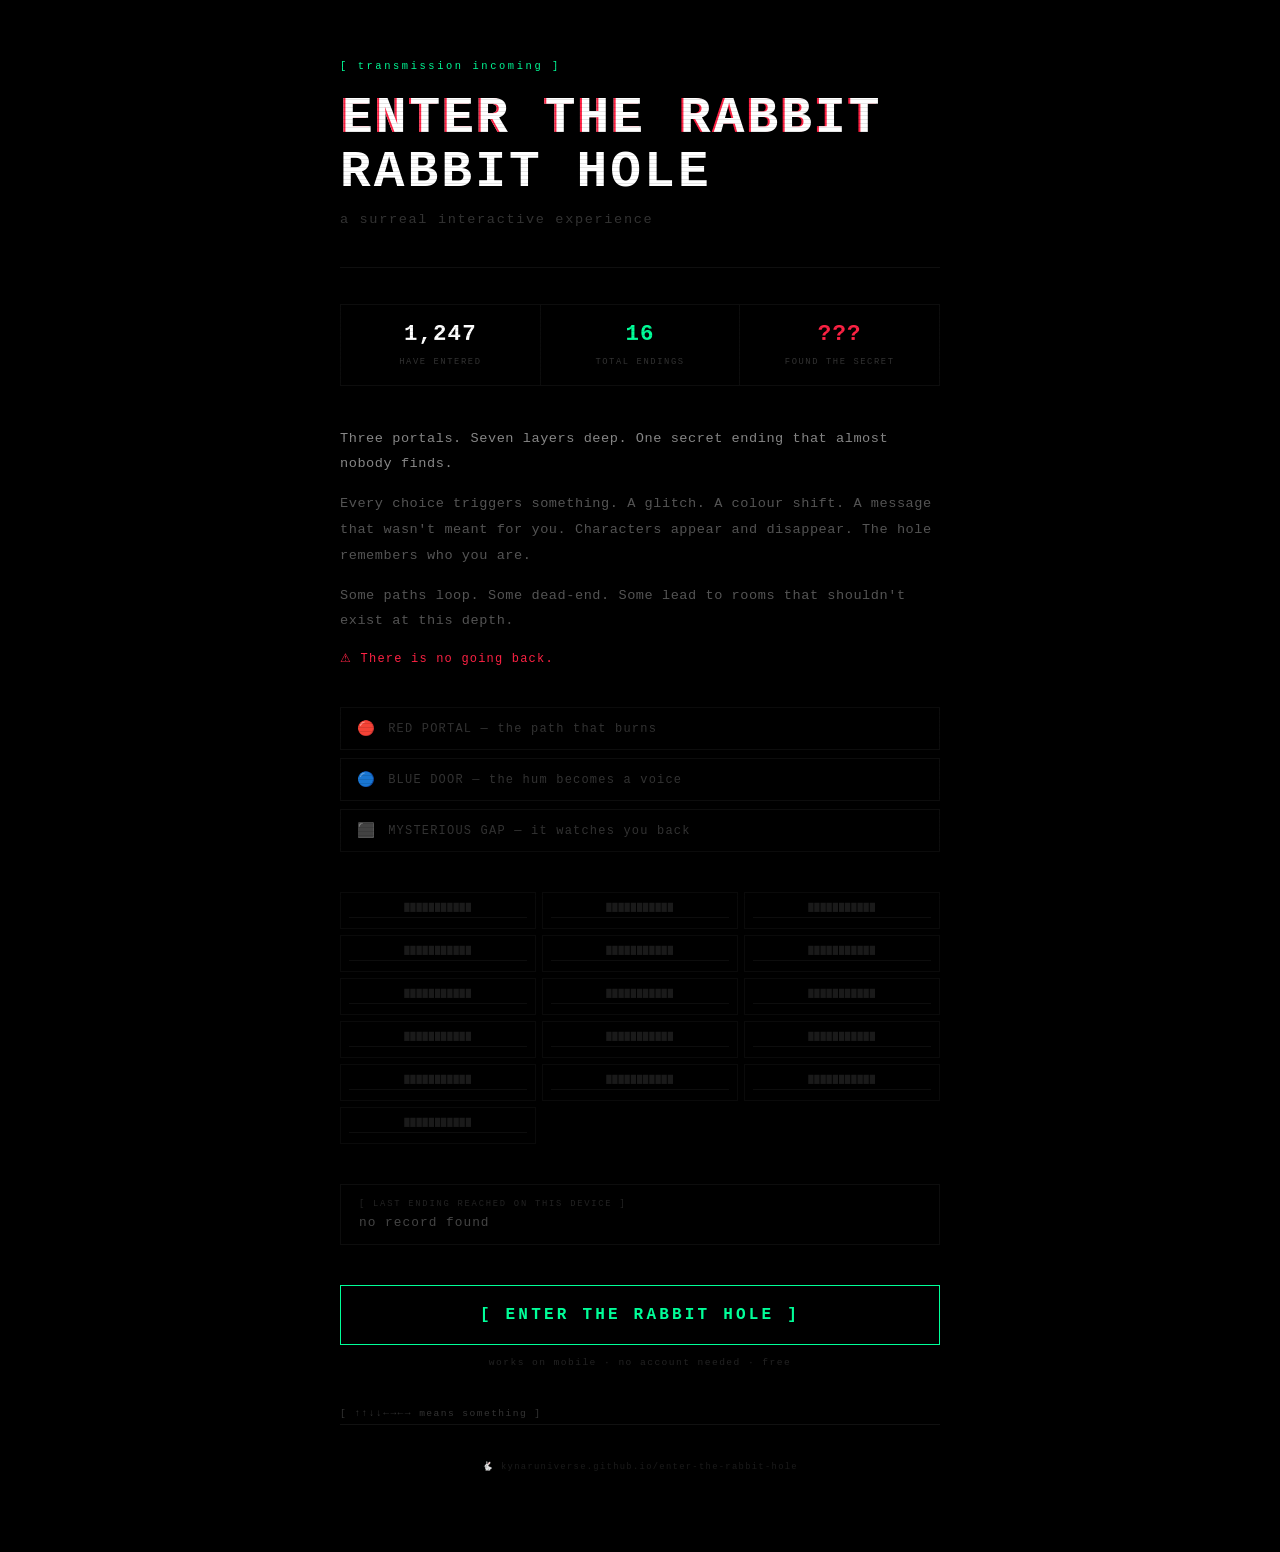
==== about.html @ 7612336f "update" ====
<!DOCTYPE html>
<html lang="en">
<head>
  <meta charset="UTF-8" />
  <meta name="viewport" content="width=device-width, initial-scale=1.0" />

  <!-- ======= Primary ======= -->
  <title>Enter the Rabbit Hole</title>
  <meta name="description" content="A surreal interactive experience. 16 endings. One secret. Thousands have entered. Most never find the bottom." />

  <!-- ======= Open Graph ======= -->
  <meta property="og:title"       content="Enter the Rabbit Hole" />
  <meta property="og:description" content="A surreal interactive experience. 16 endings. One secret. Most never find the bottom." />
  <meta property="og:type"        content="website" />
  <meta property="og:image"       content="https://kynaruniverse.github.io/enter-the-rabbit-hole/preview.png" />
  <meta property="og:url"         content="https://kynaruniverse.github.io/enter-the-rabbit-hole/about.html" />
  <meta property="og:image:width"  content="1200" />
  <meta property="og:image:height" content="630" />

  <!-- ======= Twitter ======= -->
  <meta name="twitter:card"        content="summary_large_image" />
  <meta name="twitter:title"       content="Enter the Rabbit Hole" />
  <meta name="twitter:description" content="A surreal interactive experience. 16 endings. Can you find the secret?" />
  <meta name="twitter:image"       content="https://kynaruniverse.github.io/enter-the-rabbit-hole/preview.png" />

  <!-- ======= PWA ======= -->
  <meta name="theme-color" content="#000000" />

  <style>
    *, *::before, *::after {
      box-sizing: border-box;
      margin: 0;
      padding: 0;
    }

    :root {
      --bg:     #000000;
      --fg:     #ffffff;
      --accent: #00ff99;
      --red:    #ff2244;
      --blue:   #2244ff;
      --dim:    #333333;
      --font:   'Courier New', Courier, monospace;
    }

    html, body {
      min-height: 100%;
    }

    body {
      background: var(--bg);
      color: var(--fg);
      font-family: var(--font);
      display: flex;
      flex-direction: column;
      align-items: center;
      justify-content: flex-start;
      padding: 60px 20px 80px;
      min-height: 100dvh;
      overflow-x: hidden;
    }

    /* Scanlines */
    body::before {
      content: '';
      position: fixed;
      inset: 0;
      background: repeating-linear-gradient(
        to bottom,
        transparent 0px,
        transparent 3px,
        rgba(0,0,0,0.1) 3px,
        rgba(0,0,0,0.1) 4px
      );
      pointer-events: none;
      z-index: 999;
    }

    .container {
      width: 100%;
      max-width: 600px;
    }

    /* ---- Eyebrow ---- */
    .eyebrow {
      font-size: 0.65rem;
      color: var(--accent);
      letter-spacing: 0.25em;
      margin-bottom: 20px;
      opacity: 0.7;
      animation: fadeIn 1s ease both;
    }

    /* ---- Title ---- */
    .title {
      font-size: clamp(1.8rem, 7vw, 3.2rem);
      font-weight: 900;
      letter-spacing: 0.06em;
      line-height: 1.05;
      margin-bottom: 12px;
      text-transform: uppercase;
      animation: fadeIn 1s ease 0.2s both;
      position: relative;
    }

    .title::before {
      content: attr(data-text);
      position: absolute;
      left: 2px;
      top: 0;
      color: var(--fg);
      text-shadow: -2px 0 var(--red);
      clip: rect(0, 900px, 40px, 0);
      animation: glitch1 4s infinite linear;
    }

    @keyframes glitch1 {
      0%   { clip: rect(12px, 999px, 50px, 0); opacity: 0.8; }
      25%  { clip: rect(60px, 999px, 80px, 0); opacity: 0.6; }
      50%  { clip: rect(5px,  999px, 25px, 0); opacity: 0.8; }
      75%  { clip: rect(40px, 999px, 65px, 0); opacity: 0.5; }
      100% { clip: rect(12px, 999px, 50px, 0); opacity: 0.8; }
    }

    /* ---- Tagline ---- */
    .tagline {
      font-size: 0.85rem;
      color: var(--dim);
      letter-spacing: 0.12em;
      margin-bottom: 40px;
      animation: fadeIn 1s ease 0.4s both;
    }

    /* ---- Divider ---- */
    .divider {
      width: 100%;
      height: 1px;
      background: #111;
      margin-bottom: 36px;
      animation: fadeIn 1s ease 0.5s both;
    }

    /* ---- Stats Row ---- */
    .stats-row {
      display: flex;
      gap: 0;
      margin-bottom: 40px;
      animation: fadeIn 1s ease 0.6s both;
      flex-wrap: wrap;
    }

    .stat-box {
      flex: 1;
      min-width: 120px;
      padding: 16px 0;
      border: 1px solid #0d0d0d;
      text-align: center;
    }

    .stat-box + .stat-box {
      border-left: none;
    }

    .stat-number {
      font-size: 1.4rem;
      font-weight: 900;
      color: var(--fg);
      display: block;
      margin-bottom: 4px;
      letter-spacing: 0.05em;
    }

    .stat-number.accent { color: var(--accent); }
    .stat-number.red    { color: var(--red);    }

    .stat-label {
      font-size: 0.55rem;
      color: #333;
      letter-spacing: 0.18em;
      text-transform: uppercase;
    }

    /* ---- Teaser Text ---- */
    .teaser {
      margin-bottom: 36px;
      animation: fadeIn 1s ease 0.7s both;
    }

    .teaser p {
      font-size: 0.85rem;
      color: #555;
      line-height: 1.9;
      letter-spacing: 0.04em;
      margin-bottom: 14px;
    }

    .teaser p.highlight {
      color: #888;
    }

    .teaser p.red {
      color: var(--red);
      font-size: 0.75rem;
      letter-spacing: 0.1em;
    }

    /* ---- Portals Preview ---- */
    .portals-preview {
      display: flex;
      flex-direction: column;
      gap: 8px;
      margin-bottom: 40px;
      animation: fadeIn 1s ease 0.8s both;
    }

    .portal-row {
      display: flex;
      align-items: center;
      gap: 12px;
      border: 1px solid #0d0d0d;
      padding: 12px 16px;
      font-size: 0.75rem;
      letter-spacing: 0.1em;
      color: #333;
      transition: border-color 0.3s, color 0.3s;
    }

    .portal-row:hover {
      color: #666;
    }

    .portal-row.red:hover  { border-color: #ff224422; color: var(--red);    }
    .portal-row.blue:hover { border-color: #2244ff22; color: var(--blue);   }
    .portal-row.gap:hover  { border-color: #00ff9922; color: var(--accent); }

    .portal-row .dot {
      font-size: 0.9rem;
      flex-shrink: 0;
    }

    /* ---- Last Ending ---- */
    .last-ending {
      border: 1px solid #0d0d0d;
      padding: 14px 18px;
      margin-bottom: 40px;
      animation: fadeIn 1s ease 0.9s both;
    }

    .last-ending-label {
      font-size: 0.55rem;
      color: #222;
      letter-spacing: 0.2em;
      margin-bottom: 6px;
    }

    .last-ending-value {
      font-size: 0.8rem;
      color: #444;
      letter-spacing: 0.08em;
    }

    /* ---- CTA ---- */
    .cta-section {
      animation: fadeIn 1s ease 1s both;
      margin-bottom: 40px;
    }

    .enter-btn {
      display: block;
      width: 100%;
      padding: 20px;
      background: transparent;
      border: 1px solid var(--fg);
      color: var(--fg);
      font-family: var(--font);
      font-size: 1rem;
      font-weight: bold;
      letter-spacing: 0.2em;
      text-transform: uppercase;
      text-align: center;
      text-decoration: none;
      cursor: pointer;
      transition: background 0.2s, box-shadow 0.2s, border-color 0.2s;
      margin-bottom: 12px;
    }

    .enter-btn:hover {
      background: rgba(255,255,255,0.04);
      box-shadow: 0 0 20px rgba(255,255,255,0.08);
    }

    .enter-btn.primary {
      border-color: var(--accent);
      color: var(--accent);
    }

    .enter-btn.primary:hover {
      background: rgba(0,255,153,0.06);
      box-shadow: 0 0 20px rgba(0,255,153,0.12);
    }

    .cta-note {
      font-size: 0.6rem;
      color: #222;
      letter-spacing: 0.15em;
      text-align: center;
    }

    /* ---- Endings Teaser Grid ---- */
    .endings-grid {
      display: grid;
      grid-template-columns: repeat(3, 1fr);
      gap: 6px;
      margin-bottom: 40px;
      animation: fadeIn 1s ease 0.85s both;
    }

    .ending-cell {
      border: 1px solid #0a0a0a;
      padding: 10px 8px;
      text-align: center;
    }

    .ending-cell.found {
      border-color: #1a1a1a;
    }

    .ending-cell-title {
      font-size: 0.55rem;
      color: #1a1a1a;
      letter-spacing: 0.1em;
      display: block;
      margin-bottom: 2px;
    }

    .ending-cell.found .ending-cell-title {
      color: #333;
    }

    .ending-cell-bar {
      height: 1px;
      background: #0d0d0d;
      margin-top: 4px;
    }

    /* ---- Footer ---- */
    footer {
      font-size: 0.55rem;
      color: #1a1a1a;
      letter-spacing: 0.15em;
      text-align: center;
      animation: fadeIn 1s ease 1.1s both;
    }

    /* ---- Animations ---- */
    @keyframes fadeIn {
      from { opacity: 0; transform: translateY(8px); }
      to   { opacity: 1; transform: translateY(0); }
    }

    /* ---- Ticker (live feel) ---- */
    .ticker {
      font-size: 0.6rem;
      color: #1a1a1a;
      letter-spacing: 0.15em;
      margin-top: 8px;
      min-height: 16px;
      transition: color 0.5s;
    }

    .ticker.live { color: #333; }

    /* ---- Mobile ---- */
    @media (max-width: 420px) {
      .stats-row { gap: 6px; }
      .stat-box  { padding: 12px 0; }
      .endings-grid { grid-template-columns: repeat(2, 1fr); }
    }
  </style>
</head>
<body>

<div class="container">

  <!-- Eyebrow -->
  <p class="eyebrow">[ transmission incoming ]</p>

  <!-- Title -->
  <h1 class="title" data-text="ENTER THE RABBIT HOLE">
    ENTER THE<br>RABBIT HOLE
  </h1>

  <p class="tagline">a surreal interactive experience</p>

  <div class="divider"></div>

  <!-- Stats -->
  <div class="stats-row">
    <div class="stat-box">
      <span class="stat-number" id="stat-entered">—</span>
      <span class="stat-label">have entered</span>
    </div>
    <div class="stat-box">
      <span class="stat-number accent" id="stat-endings">16</span>
      <span class="stat-label">total endings</span>
    </div>
    <div class="stat-box">
      <span class="stat-number red" id="stat-secret">—</span>
      <span class="stat-label">found the secret</span>
    </div>
  </div>

  <!-- Teaser -->
  <div class="teaser">
    <p class="highlight">
      Three portals. Seven layers deep. One secret ending
      that almost nobody finds.
    </p>
    <p>
      Every choice triggers something. A glitch. A colour shift.
      A message that wasn't meant for you. Characters appear
      and disappear. The hole remembers who you are.
    </p>
    <p>
      Some paths loop. Some dead-end. Some lead to rooms
      that shouldn't exist at this depth.
    </p>
    <p class="red">
      ⚠ There is no going back.
    </p>
  </div>

  <!-- Portal preview -->
  <div class="portals-preview">
    <div class="portal-row red">
      <span class="dot">🔴</span>
      <span>RED PORTAL — the path that burns</span>
    </div>
    <div class="portal-row blue">
      <span class="dot">🔵</span>
      <span>BLUE DOOR — the hum becomes a voice</span>
    </div>
    <div class="portal-row gap">
      <span class="dot">⬛</span>
      <span>MYSTERIOUS GAP — it watches you back</span>
    </div>
  </div>

  <!-- Endings teaser -->
  <div class="endings-grid" id="endings-grid">
    <!-- Populated by JS below -->
  </div>

  <!-- Last ending ticker -->
  <div class="last-ending">
    <p class="last-ending-label">[ LAST ENDING REACHED ON THIS DEVICE ]</p>
    <p class="last-ending-value" id="last-ending-val">no record found</p>
  </div>

  <!-- CTA -->
  <div class="cta-section">
    <a class="enter-btn primary" href="index.html">
      [ ENTER THE RABBIT HOLE ]
    </a>
    <p class="cta-note">works on mobile · no account needed · free</p>
  </div>

  <!-- Ticker -->
  <p class="ticker" id="ticker"></p>

  <div class="divider"></div>

  <footer>
    🐇 kynaruniverse.github.io/enter-the-rabbit-hole
  </footer>

</div>

<script>
/* ============================================
   PULL LOCAL STATS FROM LOCALSTORAGE
   Same keys as stats.js and memory.js
   ============================================ */

const STATS_KEY  = 'rh_stats';
const MEMORY_KEY = 'rh_memory';

function loadStats() {
  try { return JSON.parse(localStorage.getItem(STATS_KEY)) || {}; }
  catch { return {}; }
}

function loadMemory() {
  try { return JSON.parse(localStorage.getItem(MEMORY_KEY)) || {}; }
  catch { return {}; }
}

/* ---- Populate stats ---- */
(function populateStats() {
  const stats  = loadStats();
  const memory = loadMemory();

  // Total runs (simulated global feel from local data + a base count)
  // Once you have Supabase, replace this with a real API call
  const BASE_GLOBAL = 1247; // bump this manually as you grow
  const localRuns   = stats.totalRuns || 0;
  const displayed   = BASE_GLOBAL + localRuns;

  document.getElementById('stat-entered').textContent =
    displayed.toLocaleString();

  // Secret endings found (local)
  const secretCount = (stats.endings && stats.endings.secret) || 0;
  document.getElementById('stat-secret').textContent =
    secretCount > 0 ? secretCount : '???';

  // Last ending reached
  const endingNames = {
    survived:  'YOU SURVIVED',
    consumed:  'CONSUMED',
    supposed:  'YOU WERE SUPPOSED TO',
    alone:     'THE ONLY ONE',
    waited:    'THE ONE WHO WAITED',
    floor:     'THE FLOOR OF DECISIONS',
    looping:   'THE LOOP',
    quiet:     'THE QUIET THING',
    leaving:   'THE LEAVING',
    observer:  'THE OBSERVER',
    hollow:    'THE HOLLOW',
    named:     'YOUR NAME IS ON THE LIST',
    free:      'ESCAPE',
    npcSecret: '[ CLASSIFIED ]',
    secret:    '< CLASSIFIED >',
    konami:    'THE BACK DOOR'
  };

  const found = (memory.endingsFound || []);
  if (found.length > 0) {
    const last = found[found.length - 1];
    document.getElementById('last-ending-val').textContent =
      endingNames[last] || last;
  }

  // Endings grid
  const grid    = document.getElementById('endings-grid');
  const allEnds = Object.keys(endingNames);
  allEnds.forEach(type => {
    const cell  = document.createElement('div');
    const isFound = found.includes(type);
    cell.className = 'ending-cell' + (isFound ? ' found' : '');

    const t = document.createElement('span');
    t.className   = 'ending-cell-title';
    t.textContent = isFound
      ? (endingNames[type].length > 16 ? endingNames[type].slice(0,14) + '…' : endingNames[type])
      : '███████████';

    const bar = document.createElement('div');
    bar.className = 'ending-cell-bar';

    cell.appendChild(t);
    cell.appendChild(bar);
    grid.appendChild(cell);
  });
})();

/* ---- Ticker — cycling cryptic messages ---- */
(function startTicker() {
  const messages = [
    '[ someone just entered the red portal ]',
    '[ an NPC was encountered moments ago ]',
    '[ the fourth portal has been seen today ]',
    '[ the secret ending remains unfound — mostly ]',
    '[ the hole is waiting ]',
    '[ 7 layers deep. most stop at 3. ]',
    '[ your choices are already being tracked ]',
    '[ ↑↑↓↓←→←→ means something ]',
    '[ press J inside to open the journal ]',
    '[ come back tomorrow. something changes. ]'
  ];

  const el = document.getElementById('ticker');
  let i    = Math.floor(Math.random() * messages.length);

  function show() {
    el.style.opacity = '0';
    setTimeout(() => {
      el.textContent  = messages[i % messages.length];
      el.classList.add('live');
      el.style.opacity = '1';
      el.style.transition = 'opacity 0.8s';
      i++;
    }, 400);
  }

  show();
  setInterval(show, 4000);
})();
</script>

</body>
</html>
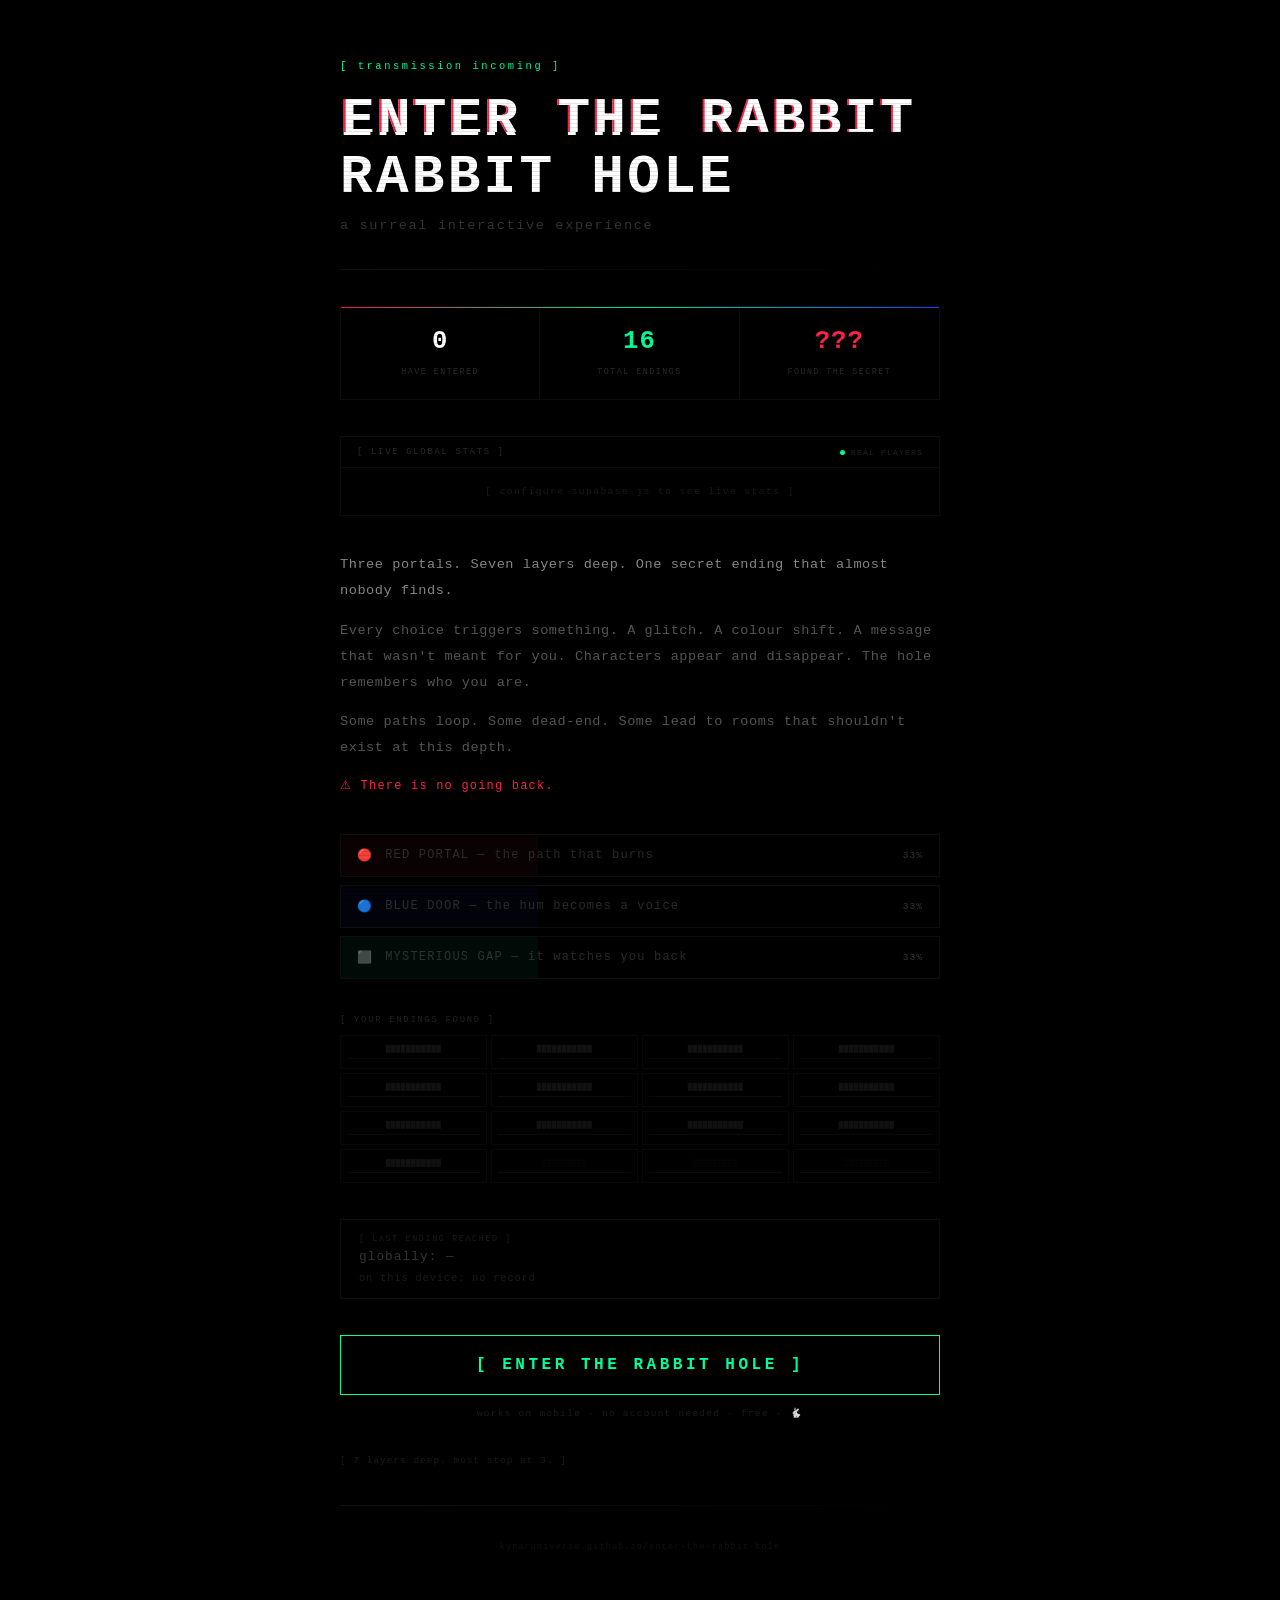
==== commit 93e70cdc: "update" ====
--- a/about.html
+++ b/about.html
@@ -4,48 +4,38 @@
   <meta charset="UTF-8" />
   <meta name="viewport" content="width=device-width, initial-scale=1.0" />
 
-  <!-- ======= Primary ======= -->
   <title>Enter the Rabbit Hole</title>
   <meta name="description" content="A surreal interactive experience. 16 endings. One secret. Thousands have entered. Most never find the bottom." />
 
-  <!-- ======= Open Graph ======= -->
-  <meta property="og:title"       content="Enter the Rabbit Hole" />
-  <meta property="og:description" content="A surreal interactive experience. 16 endings. One secret. Most never find the bottom." />
-  <meta property="og:type"        content="website" />
-  <meta property="og:image"       content="https://kynaruniverse.github.io/enter-the-rabbit-hole/preview.png" />
-  <meta property="og:url"         content="https://kynaruniverse.github.io/enter-the-rabbit-hole/about.html" />
+  <meta property="og:title"        content="Enter the Rabbit Hole" />
+  <meta property="og:description"  content="A surreal interactive experience. 16 endings. One secret. Most never find the bottom." />
+  <meta property="og:type"         content="website" />
+  <meta property="og:image"        content="https://kynaruniverse.github.io/enter-the-rabbit-hole/preview.png" />
+  <meta property="og:url"          content="https://kynaruniverse.github.io/enter-the-rabbit-hole/about.html" />
   <meta property="og:image:width"  content="1200" />
   <meta property="og:image:height" content="630" />
 
-  <!-- ======= Twitter ======= -->
   <meta name="twitter:card"        content="summary_large_image" />
   <meta name="twitter:title"       content="Enter the Rabbit Hole" />
-  <meta name="twitter:description" content="A surreal interactive experience. 16 endings. Can you find the secret?" />
+  <meta name="twitter:description" content="A surreal interactive experience. 16 endings. Can you find the secret? 🐇" />
   <meta name="twitter:image"       content="https://kynaruniverse.github.io/enter-the-rabbit-hole/preview.png" />
 
-  <!-- ======= PWA ======= -->
   <meta name="theme-color" content="#000000" />
 
   <style>
-    *, *::before, *::after {
-      box-sizing: border-box;
-      margin: 0;
-      padding: 0;
-    }
+    *, *::before, *::after { box-sizing: border-box; margin: 0; padding: 0; }
 
     :root {
-      --bg:     #000000;
-      --fg:     #ffffff;
+      --bg:     #000;
+      --fg:     #fff;
       --accent: #00ff99;
       --red:    #ff2244;
       --blue:   #2244ff;
-      --dim:    #333333;
+      --dim:    #333;
       --font:   'Courier New', Courier, monospace;
     }
 
-    html, body {
-      min-height: 100%;
-    }
+    html, body { min-height: 100%; }
 
     body {
       background: var(--bg);
@@ -54,8 +44,7 @@
       display: flex;
       flex-direction: column;
       align-items: center;
-      justify-content: flex-start;
-      padding: 60px 20px 80px;
+      padding: 60px 20px 100px;
       min-height: 100dvh;
       overflow-x: hidden;
     }
@@ -67,19 +56,14 @@
       inset: 0;
       background: repeating-linear-gradient(
         to bottom,
-        transparent 0px,
-        transparent 3px,
-        rgba(0,0,0,0.1) 3px,
-        rgba(0,0,0,0.1) 4px
+        transparent 0px, transparent 3px,
+        rgba(0,0,0,0.1) 3px, rgba(0,0,0,0.1) 4px
       );
       pointer-events: none;
       z-index: 999;
     }
 
-    .container {
-      width: 100%;
-      max-width: 600px;
-    }
+    .container { width: 100%; max-width: 600px; }
 
     /* ---- Eyebrow ---- */
     .eyebrow {
@@ -88,26 +72,27 @@
       letter-spacing: 0.25em;
       margin-bottom: 20px;
       opacity: 0.7;
-      animation: fadeIn 1s ease both;
+      animation: fadeUp 1s ease both;
     }
 
     /* ---- Title ---- */
     .title {
-      font-size: clamp(1.8rem, 7vw, 3.2rem);
+      font-size: clamp(1.9rem, 7vw, 3.4rem);
       font-weight: 900;
       letter-spacing: 0.06em;
       line-height: 1.05;
       margin-bottom: 12px;
       text-transform: uppercase;
-      animation: fadeIn 1s ease 0.2s both;
+      animation: fadeUp 1s ease 0.15s both;
       position: relative;
+      overflow: hidden;
     }
 
     .title::before {
       content: attr(data-text);
       position: absolute;
+      inset: 0;
       left: 2px;
-      top: 0;
       color: var(--fg);
       text-shadow: -2px 0 var(--red);
       clip: rect(0, 900px, 40px, 0);
@@ -115,11 +100,11 @@
     }
 
     @keyframes glitch1 {
-      0%   { clip: rect(12px, 999px, 50px, 0); opacity: 0.8; }
-      25%  { clip: rect(60px, 999px, 80px, 0); opacity: 0.6; }
-      50%  { clip: rect(5px,  999px, 25px, 0); opacity: 0.8; }
-      75%  { clip: rect(40px, 999px, 65px, 0); opacity: 0.5; }
-      100% { clip: rect(12px, 999px, 50px, 0); opacity: 0.8; }
+      0%   { clip: rect(12px,999px,50px,0); opacity:.8; }
+      25%  { clip: rect(60px,999px,80px,0); opacity:.6; }
+      50%  { clip: rect(5px, 999px,25px,0); opacity:.8; }
+      75%  { clip: rect(40px,999px,65px,0); opacity:.5; }
+      100% { clip: rect(12px,999px,50px,0); opacity:.8; }
     }
 
     /* ---- Tagline ---- */
@@ -127,65 +112,142 @@
       font-size: 0.85rem;
       color: var(--dim);
       letter-spacing: 0.12em;
-      margin-bottom: 40px;
-      animation: fadeIn 1s ease 0.4s both;
+      margin-bottom: 36px;
+      animation: fadeUp 1s ease 0.3s both;
     }
 
     /* ---- Divider ---- */
     .divider {
       width: 100%;
       height: 1px;
-      background: #111;
-      margin-bottom: 36px;
-      animation: fadeIn 1s ease 0.5s both;
-    }
-
-    /* ---- Stats Row ---- */
-    .stats-row {
-      display: flex;
-      gap: 0;
-      margin-bottom: 40px;
-      animation: fadeIn 1s ease 0.6s both;
-      flex-wrap: wrap;
+      background: linear-gradient(90deg, #111, transparent);
+      margin-bottom: 36px;
+      animation: fadeUp 1s ease 0.4s both;
+    }
+
+    /* ---- Global Stats Hero ---- */
+    .stats-hero {
+      display: grid;
+      grid-template-columns: repeat(3, 1fr);
+      border: 1px solid #0d0d0d;
+      margin-bottom: 36px;
+      animation: fadeUp 1s ease 0.5s both;
+      position: relative;
+    }
+
+    /* gradient top border */
+    .stats-hero::before {
+      content: '';
+      position: absolute;
+      top: 0; left: 0; right: 0;
+      height: 1px;
+      background: linear-gradient(90deg, var(--red), var(--accent), var(--blue));
     }
 
     .stat-box {
-      flex: 1;
-      min-width: 120px;
-      padding: 16px 0;
-      border: 1px solid #0d0d0d;
+      padding: 20px 10px;
       text-align: center;
-    }
-
-    .stat-box + .stat-box {
-      border-left: none;
-    }
+      border-right: 1px solid #0d0d0d;
+    }
+    .stat-box:last-child { border-right: none; }
 
     .stat-number {
-      font-size: 1.4rem;
+      display: block;
+      font-size: 1.6rem;
       font-weight: 900;
-      color: var(--fg);
-      display: block;
-      margin-bottom: 4px;
-      letter-spacing: 0.05em;
-    }
-
-    .stat-number.accent { color: var(--accent); }
-    .stat-number.red    { color: var(--red);    }
+      letter-spacing: 0.04em;
+      margin-bottom: 5px;
+      transition: color 0.4s;
+    }
+    .stat-number.loading { color: #222; }
+    .stat-number.green   { color: var(--accent); }
+    .stat-number.red     { color: var(--red); }
 
     .stat-label {
-      font-size: 0.55rem;
-      color: #333;
+      font-size: 0.52rem;
+      color: #2a2a2a;
       letter-spacing: 0.18em;
       text-transform: uppercase;
     }
 
-    /* ---- Teaser Text ---- */
+    /* ---- Live global stats table ---- */
+    .global-table {
+      border: 1px solid #0d0d0d;
+      margin-bottom: 36px;
+      animation: fadeUp 1s ease 0.6s both;
+      overflow: hidden;
+    }
+
+    .global-table-header {
+      padding: 10px 16px;
+      border-bottom: 1px solid #0d0d0d;
+      display: flex;
+      justify-content: space-between;
+      align-items: center;
+    }
+
+    .global-table-header span:first-child {
+      font-size: 0.55rem;
+      color: #2a2a2a;
+      letter-spacing: 0.2em;
+    }
+
+    .live-dot {
+      width: 5px; height: 5px;
+      border-radius: 50%;
+      background: var(--accent);
+      display: inline-block;
+      margin-right: 6px;
+      animation: blink 2s infinite;
+    }
+
+    @keyframes blink {
+      0%,100% { opacity: 1; }
+      50%      { opacity: 0.2; }
+    }
+
+    .live-label {
+      font-size: 0.5rem;
+      color: #222;
+      letter-spacing: 0.15em;
+      display: flex;
+      align-items: center;
+    }
+
+    .global-table-body {
+      padding: 4px 0;
+    }
+
+    .gtable-row {
+      display: flex;
+      justify-content: space-between;
+      align-items: baseline;
+      padding: 7px 16px;
+      border-bottom: 1px solid #080808;
+      font-size: 0.62rem;
+      letter-spacing: 0.08em;
+      gap: 10px;
+    }
+    .gtable-row:last-child { border-bottom: none; }
+
+    .gtable-label { color: #2a2a2a; flex-shrink: 0; }
+    .gtable-value { color: var(--accent); text-align: right; }
+    .gtable-value.red    { color: var(--red); }
+    .gtable-value.secret { color: var(--red); letter-spacing: 0.15em; }
+
+    .loading-row {
+      padding: 14px 16px;
+      font-size: 0.6rem;
+      color: #1a1a1a;
+      letter-spacing: 0.15em;
+      text-align: center;
+    }
+
+    /* ---- Teaser ---- */
     .teaser {
       margin-bottom: 36px;
-      animation: fadeIn 1s ease 0.7s both;
-    }
-
+      animation: fadeUp 1s ease 0.7s both;
+    }
     .teaser p {
       font-size: 0.85rem;
       color: #555;
@@ -193,24 +255,16 @@
       letter-spacing: 0.04em;
       margin-bottom: 14px;
     }
-
-    .teaser p.highlight {
-      color: #888;
-    }
-
-    .teaser p.red {
-      color: var(--red);
-      font-size: 0.75rem;
-      letter-spacing: 0.1em;
-    }
-
-    /* ---- Portals Preview ---- */
+    .teaser p.hi  { color: #888; }
+    .teaser p.red { color: var(--red); font-size: 0.75rem; letter-spacing: 0.1em; }
+
+    /* ---- Portal preview ---- */
     .portals-preview {
       display: flex;
       flex-direction: column;
       gap: 8px;
-      margin-bottom: 40px;
-      animation: fadeIn 1s ease 0.8s both;
+      margin-bottom: 36px;
+      animation: fadeUp 1s ease 0.75s both;
     }
 
     .portal-row {
@@ -218,51 +272,114 @@
       align-items: center;
       gap: 12px;
       border: 1px solid #0d0d0d;
-      padding: 12px 16px;
+      padding: 13px 16px;
       font-size: 0.75rem;
       letter-spacing: 0.1em;
-      color: #333;
+      color: #2a2a2a;
       transition: border-color 0.3s, color 0.3s;
-    }
-
-    .portal-row:hover {
-      color: #666;
-    }
-
-    .portal-row.red:hover  { border-color: #ff224422; color: var(--red);    }
-    .portal-row.blue:hover { border-color: #2244ff22; color: var(--blue);   }
-    .portal-row.gap:hover  { border-color: #00ff9922; color: var(--accent); }
-
-    .portal-row .dot {
-      font-size: 0.9rem;
-      flex-shrink: 0;
-    }
-
-    /* ---- Last Ending ---- */
-    .last-ending {
-      border: 1px solid #0d0d0d;
-      padding: 14px 18px;
-      margin-bottom: 40px;
-      animation: fadeIn 1s ease 0.9s both;
-    }
-
-    .last-ending-label {
+      cursor: default;
+      position: relative;
+      overflow: hidden;
+    }
+
+    /* portal share bar showing global pick % */
+    .portal-bar {
+      position: absolute;
+      left: 0; top: 0; bottom: 0;
+      opacity: 0.04;
+      transition: width 0.8s ease;
+      pointer-events: none;
+    }
+
+    .portal-row.red-p  .portal-bar { background: var(--red); }
+    .portal-row.blue-p .portal-bar { background: var(--blue); }
+    .portal-row.gap-p  .portal-bar { background: var(--accent); }
+
+    .portal-row:hover { color: #666; }
+    .portal-row.red-p:hover  { border-color: rgba(255,34,68,0.15); }
+    .portal-row.blue-p:hover { border-color: rgba(34,68,255,0.15); }
+    .portal-row.gap-p:hover  { border-color: rgba(0,255,153,0.15); }
+
+    .portal-pct {
+      margin-left: auto;
+      font-size: 0.6rem;
+      color: #1a1a1a;
+      letter-spacing: 0.1em;
+      transition: color 0.4s;
+    }
+
+    /* ---- Endings grid ---- */
+    .endings-section {
+      margin-bottom: 36px;
+      animation: fadeUp 1s ease 0.8s both;
+    }
+
+    .endings-label {
       font-size: 0.55rem;
       color: #222;
       letter-spacing: 0.2em;
+      margin-bottom: 10px;
+    }
+
+    .endings-grid {
+      display: grid;
+      grid-template-columns: repeat(4, 1fr);
+      gap: 4px;
+    }
+
+    .ending-cell {
+      border: 1px solid #080808;
+      padding: 9px 6px;
+      text-align: center;
+    }
+    .ending-cell.found { border-color: #141414; }
+
+    .ending-cell-title {
+      font-size: 0.48rem;
+      color: #111;
+      letter-spacing: 0.06em;
+      display: block;
+      margin-bottom: 3px;
+      line-height: 1.3;
+    }
+    .ending-cell.found .ending-cell-title  { color: #2a2a2a; }
+    .ending-cell.secret .ending-cell-title { color: #1a1a1a; font-style: italic; }
+
+    .ending-cell-bar { height: 1px; background: #0a0a0a; }
+    .ending-cell.found .ending-cell-bar { background: #1a1a1a; }
+
+    /* ---- Last ending ---- */
+    .last-ending-box {
+      border: 1px solid #0d0d0d;
+      padding: 14px 18px;
+      margin-bottom: 36px;
+      animation: fadeUp 1s ease 0.85s both;
+    }
+
+    .last-ending-label {
+      font-size: 0.52rem;
+      color: #1a1a1a;
+      letter-spacing: 0.2em;
       margin-bottom: 6px;
     }
 
-    .last-ending-value {
+    #last-ending-global {
       font-size: 0.8rem;
-      color: #444;
+      color: #333;
+      letter-spacing: 0.08em;
+      margin-bottom: 8px;
+    }
+
+    #last-ending-local {
+      font-size: 0.65rem;
+      color: #1a1a1a;
       letter-spacing: 0.08em;
     }
 
     /* ---- CTA ---- */
     .cta-section {
-      animation: fadeIn 1s ease 1s both;
-      margin-bottom: 40px;
+      animation: fadeUp 1s ease 0.9s both;
+      margin-bottom: 36px;
     }
 
     .enter-btn {
@@ -270,122 +387,82 @@
       width: 100%;
       padding: 20px;
       background: transparent;
-      border: 1px solid var(--fg);
-      color: var(--fg);
+      border: 1px solid var(--accent);
+      color: var(--accent);
       font-family: var(--font);
       font-size: 1rem;
-      font-weight: bold;
-      letter-spacing: 0.2em;
+      font-weight: 900;
+      letter-spacing: 0.22em;
       text-transform: uppercase;
       text-align: center;
       text-decoration: none;
       cursor: pointer;
-      transition: background 0.2s, box-shadow 0.2s, border-color 0.2s;
+      transition: background 0.2s, box-shadow 0.2s;
       margin-bottom: 12px;
-    }
-
+      position: relative;
+      overflow: hidden;
+    }
+
+    .enter-btn::after {
+      content: '';
+      position: absolute;
+      top: 0; left: -100%; width: 60%; height: 100%;
+      background: linear-gradient(90deg, transparent, rgba(0,255,153,0.06), transparent);
+      transition: left 0.5s;
+    }
+    .enter-btn:hover::after { left: 150%; }
     .enter-btn:hover {
-      background: rgba(255,255,255,0.04);
-      box-shadow: 0 0 20px rgba(255,255,255,0.08);
-    }
-
-    .enter-btn.primary {
-      border-color: var(--accent);
-      color: var(--accent);
-    }
-
-    .enter-btn.primary:hover {
-      background: rgba(0,255,153,0.06);
-      box-shadow: 0 0 20px rgba(0,255,153,0.12);
+      background: rgba(0,255,153,0.05);
+      box-shadow: 0 0 24px rgba(0,255,153,0.12);
     }
 
     .cta-note {
-      font-size: 0.6rem;
-      color: #222;
-      letter-spacing: 0.15em;
-      text-align: center;
-    }
-
-    /* ---- Endings Teaser Grid ---- */
-    .endings-grid {
-      display: grid;
-      grid-template-columns: repeat(3, 1fr);
-      gap: 6px;
-      margin-bottom: 40px;
-      animation: fadeIn 1s ease 0.85s both;
-    }
-
-    .ending-cell {
-      border: 1px solid #0a0a0a;
-      padding: 10px 8px;
-      text-align: center;
-    }
-
-    .ending-cell.found {
-      border-color: #1a1a1a;
-    }
-
-    .ending-cell-title {
-      font-size: 0.55rem;
-      color: #1a1a1a;
-      letter-spacing: 0.1em;
-      display: block;
-      margin-bottom: 2px;
-    }
-
-    .ending-cell.found .ending-cell-title {
-      color: #333;
-    }
-
-    .ending-cell-bar {
-      height: 1px;
-      background: #0d0d0d;
-      margin-top: 4px;
-    }
-
-    /* ---- Footer ---- */
-    footer {
-      font-size: 0.55rem;
+      font-size: 0.58rem;
       color: #1a1a1a;
       letter-spacing: 0.15em;
       text-align: center;
-      animation: fadeIn 1s ease 1.1s both;
+    }
+
+    /* ---- Ticker ---- */
+    .ticker {
+      font-size: 0.58rem;
+      color: #1a1a1a;
+      letter-spacing: 0.12em;
+      margin-bottom: 36px;
+      min-height: 14px;
+      transition: opacity 0.5s;
+      animation: fadeUp 1s ease 0.95s both;
+    }
+
+    /* ---- Footer ---- */
+    footer {
+      font-size: 0.52rem;
+      color: #111;
+      letter-spacing: 0.15em;
+      text-align: center;
+      animation: fadeUp 1s ease 1s both;
     }
 
     /* ---- Animations ---- */
-    @keyframes fadeIn {
-      from { opacity: 0; transform: translateY(8px); }
+    @keyframes fadeUp {
+      from { opacity: 0; transform: translateY(10px); }
       to   { opacity: 1; transform: translateY(0); }
     }
-
-    /* ---- Ticker (live feel) ---- */
-    .ticker {
-      font-size: 0.6rem;
-      color: #1a1a1a;
-      letter-spacing: 0.15em;
-      margin-top: 8px;
-      min-height: 16px;
-      transition: color 0.5s;
-    }
-
-    .ticker.live { color: #333; }
 
     /* ---- Mobile ---- */
     @media (max-width: 420px) {
-      .stats-row { gap: 6px; }
-      .stat-box  { padding: 12px 0; }
-      .endings-grid { grid-template-columns: repeat(2, 1fr); }
+      body { padding: 36px 16px 80px; }
+      .stats-hero { grid-template-columns: repeat(3, 1fr); }
+      .stat-number { font-size: 1.2rem; }
+      .endings-grid { grid-template-columns: repeat(3, 1fr); }
     }
   </style>
 </head>
 <body>
-
 <div class="container">
 
-  <!-- Eyebrow -->
   <p class="eyebrow">[ transmission incoming ]</p>
 
-  <!-- Title -->
   <h1 class="title" data-text="ENTER THE RABBIT HOLE">
     ENTER THE<br>RABBIT HOLE
   </h1>
@@ -394,75 +471,96 @@
 
   <div class="divider"></div>
 
-  <!-- Stats -->
-  <div class="stats-row">
+  <!-- ============================
+       HERO STATS — live global
+       ============================ -->
+  <div class="stats-hero">
     <div class="stat-box">
-      <span class="stat-number" id="stat-entered">—</span>
+      <span class="stat-number loading" id="gs-total">—</span>
       <span class="stat-label">have entered</span>
     </div>
     <div class="stat-box">
-      <span class="stat-number accent" id="stat-endings">16</span>
+      <span class="stat-number green">16</span>
       <span class="stat-label">total endings</span>
     </div>
     <div class="stat-box">
-      <span class="stat-number red" id="stat-secret">—</span>
+      <span class="stat-number red loading" id="gs-secret">—</span>
       <span class="stat-label">found the secret</span>
     </div>
   </div>
 
-  <!-- Teaser -->
-  <div class="teaser">
-    <p class="highlight">
-      Three portals. Seven layers deep. One secret ending
-      that almost nobody finds.
-    </p>
-    <p>
-      Every choice triggers something. A glitch. A colour shift.
-      A message that wasn't meant for you. Characters appear
-      and disappear. The hole remembers who you are.
-    </p>
-    <p>
-      Some paths loop. Some dead-end. Some lead to rooms
-      that shouldn't exist at this depth.
-    </p>
-    <p class="red">
-      ⚠ There is no going back.
-    </p>
-  </div>
-
-  <!-- Portal preview -->
-  <div class="portals-preview">
-    <div class="portal-row red">
-      <span class="dot">🔴</span>
-      <span>RED PORTAL — the path that burns</span>
+  <!-- ============================
+       GLOBAL STATS TABLE — live
+       ============================ -->
+  <div class="global-table">
+    <div class="global-table-header">
+      <span>[ LIVE GLOBAL STATS ]</span>
+      <span class="live-label">
+        <span class="live-dot"></span>REAL PLAYERS
+      </span>
     </div>
-    <div class="portal-row blue">
-      <span class="dot">🔵</span>
-      <span>BLUE DOOR — the hum becomes a voice</span>
-    </div>
-    <div class="portal-row gap">
-      <span class="dot">⬛</span>
-      <span>MYSTERIOUS GAP — it watches you back</span>
+    <div class="global-table-body" id="global-table-body">
+      <div class="loading-row">[ loading player data... ]</div>
     </div>
   </div>
 
-  <!-- Endings teaser -->
-  <div class="endings-grid" id="endings-grid">
-    <!-- Populated by JS below -->
+  <!-- ============================
+       TEASER TEXT
+       ============================ -->
+  <div class="teaser">
+    <p class="hi">Three portals. Seven layers deep. One secret ending that almost nobody finds.</p>
+    <p>Every choice triggers something. A glitch. A colour shift. A message that wasn't meant for you. Characters appear and disappear. The hole remembers who you are.</p>
+    <p>Some paths loop. Some dead-end. Some lead to rooms that shouldn't exist at this depth.</p>
+    <p class="red">⚠ There is no going back.</p>
   </div>
 
-  <!-- Last ending ticker -->
-  <div class="last-ending">
-    <p class="last-ending-label">[ LAST ENDING REACHED ON THIS DEVICE ]</p>
-    <p class="last-ending-value" id="last-ending-val">no record found</p>
+  <!-- ============================
+       PORTAL ROWS — with global %
+       ============================ -->
+  <div class="portals-preview">
+    <div class="portal-row red-p">
+      <div class="portal-bar" id="bar-red"></div>
+      <span>🔴</span>
+      <span>RED PORTAL — the path that burns</span>
+      <span class="portal-pct" id="pct-red">—%</span>
+    </div>
+    <div class="portal-row blue-p">
+      <div class="portal-bar" id="bar-blue"></div>
+      <span>🔵</span>
+      <span>BLUE DOOR — the hum becomes a voice</span>
+      <span class="portal-pct" id="pct-blue">—%</span>
+    </div>
+    <div class="portal-row gap-p">
+      <div class="portal-bar" id="bar-gap"></div>
+      <span>⬛</span>
+      <span>MYSTERIOUS GAP — it watches you back</span>
+      <span class="portal-pct" id="pct-gap">—%</span>
+    </div>
   </div>
 
-  <!-- CTA -->
+  <!-- ============================
+       ENDINGS GRID — local found
+       ============================ -->
+  <div class="endings-section">
+    <p class="endings-label">[ YOUR ENDINGS FOUND ]</p>
+    <div class="endings-grid" id="endings-grid"></div>
+  </div>
+
+  <!-- ============================
+       LAST ENDING
+       ============================ -->
+  <div class="last-ending-box">
+    <p class="last-ending-label">[ LAST ENDING REACHED ]</p>
+    <p id="last-ending-global">globally: —</p>
+    <p id="last-ending-local">on this device: no record</p>
+  </div>
+
+  <!-- ============================
+       CTA
+       ============================ -->
   <div class="cta-section">
-    <a class="enter-btn primary" href="index.html">
-      [ ENTER THE RABBIT HOLE ]
-    </a>
-    <p class="cta-note">works on mobile · no account needed · free</p>
+    <a class="enter-btn" href="index.html">[ ENTER THE RABBIT HOLE ]</a>
+    <p class="cta-note">works on mobile · no account needed · free · 🐇</p>
   </div>
 
   <!-- Ticker -->
@@ -470,131 +568,229 @@
 
   <div class="divider"></div>
 
-  <footer>
-    🐇 kynaruniverse.github.io/enter-the-rabbit-hole
-  </footer>
+  <footer>kynaruniverse.github.io/enter-the-rabbit-hole</footer>
 
 </div>
 
 <script>
 /* ============================================
-   PULL LOCAL STATS FROM LOCALSTORAGE
-   Same keys as stats.js and memory.js
+   about.html — inline script
+   Pulls from Supabase + localStorage
    ============================================ */
 
-const STATS_KEY  = 'rh_stats';
-const MEMORY_KEY = 'rh_memory';
-
-function loadStats() {
-  try { return JSON.parse(localStorage.getItem(STATS_KEY)) || {}; }
-  catch { return {}; }
+/* ---- Config (same as supabase.js) ---- */
+const SB_URL = 'YOUR_SUPABASE_URL';
+const SB_KEY = 'YOUR_SUPABASE_ANON_KEY';
+const SB_READY = SB_URL !== 'YOUR_SUPABASE_URL';
+
+const ENDING_NAMES = {
+  survived:  'YOU SURVIVED',
+  consumed:  'CONSUMED',
+  supposed:  'WERE SUPPOSED TO',
+  alone:     'THE ONLY ONE',
+  waited:    'THE WAITER',
+  floor:     'FLOOR OF DECISIONS',
+  looping:   'THE LOOP',
+  quiet:     'THE QUIET THING',
+  leaving:   'THE LEAVING',
+  observer:  'THE OBSERVER',
+  hollow:    'THE HOLLOW',
+  named:     'ON THE LIST',
+  free:      'ESCAPE',
+  npcSecret: '[ NPC SECRET ]',
+  secret:    '< CLASSIFIED >',
+  konami:    'THE BACK DOOR'
+};
+
+/* ---- Local data ---- */
+function localStats()  { try { return JSON.parse(localStorage.getItem('rh_stats'))  || {}; } catch { return {}; } }
+function localMemory() { try { return JSON.parse(localStorage.getItem('rh_memory')) || {}; } catch { return {}; } }
+
+/* ---- Supabase fetch ---- */
+async function fetchGlobalStats() {
+  if (!SB_READY) return null;
+  try {
+    const res = await fetch(SB_URL + '/rest/v1/global_stats?id=eq.1&select=*', {
+      headers: { 'apikey': SB_KEY, 'Authorization': 'Bearer ' + SB_KEY }
+    });
+    if (!res.ok) return null;
+    const rows = await res.json();
+    return rows[0] || null;
+  } catch { return null; }
 }
 
-function loadMemory() {
-  try { return JSON.parse(localStorage.getItem(MEMORY_KEY)) || {}; }
-  catch { return {}; }
+/* ---- Populate hero stat numbers ---- */
+function setHeroStats(gs) {
+  const totalEl  = document.getElementById('gs-total');
+  const secretEl = document.getElementById('gs-secret');
+  if (gs) {
+    totalEl.textContent  = (gs.total_runs || 0).toLocaleString();
+    secretEl.textContent = (gs.secret_endings_found || 0).toLocaleString();
+  } else {
+    const local = localStats();
+    totalEl.textContent  = (local.totalRuns || 0).toLocaleString();
+    secretEl.textContent = '???';
+  }
+  totalEl.classList.remove('loading');
+  secretEl.classList.remove('loading');
 }
 
-/* ---- Populate stats ---- */
-(function populateStats() {
-  const stats  = loadStats();
-  const memory = loadMemory();
-
-  // Total runs (simulated global feel from local data + a base count)
-  // Once you have Supabase, replace this with a real API call
-  const BASE_GLOBAL = 1247; // bump this manually as you grow
-  const localRuns   = stats.totalRuns || 0;
-  const displayed   = BASE_GLOBAL + localRuns;
-
-  document.getElementById('stat-entered').textContent =
-    displayed.toLocaleString();
-
-  // Secret endings found (local)
-  const secretCount = (stats.endings && stats.endings.secret) || 0;
-  document.getElementById('stat-secret').textContent =
-    secretCount > 0 ? secretCount : '???';
-
-  // Last ending reached
-  const endingNames = {
-    survived:  'YOU SURVIVED',
-    consumed:  'CONSUMED',
-    supposed:  'YOU WERE SUPPOSED TO',
-    alone:     'THE ONLY ONE',
-    waited:    'THE ONE WHO WAITED',
-    floor:     'THE FLOOR OF DECISIONS',
-    looping:   'THE LOOP',
-    quiet:     'THE QUIET THING',
-    leaving:   'THE LEAVING',
-    observer:  'THE OBSERVER',
-    hollow:    'THE HOLLOW',
-    named:     'YOUR NAME IS ON THE LIST',
-    free:      'ESCAPE',
-    npcSecret: '[ CLASSIFIED ]',
-    secret:    '< CLASSIFIED >',
-    konami:    'THE BACK DOOR'
-  };
-
-  const found = (memory.endingsFound || []);
+/* ---- Populate global table ---- */
+function renderGlobalTable(gs) {
+  const body = document.getElementById('global-table-body');
+  if (!gs) {
+    body.innerHTML = '<div class="loading-row">[ configure supabase.js to see live stats ]</div>';
+    return;
+  }
+
+  const pTotal = (gs.portal_red||0) + (gs.portal_blue||0) + (gs.portal_gap||0) + (gs.portal_fourth||0);
+  const pct    = n => pTotal > 0 ? Math.round((n/pTotal)*100) : 0;
+  const sp     = gs.total_runs > 0
+    ? ((gs.secret_endings_found||0) / gs.total_runs * 100).toFixed(2)
+    : '0.00';
+
+  const rows = [
+    ['TOTAL PLAYERS ENTERED',   (gs.total_runs||0).toLocaleString(),          ''],
+    ['TOTAL ENDINGS REACHED',   (gs.total_endings||0).toLocaleString(),        ''],
+    ['RED PORTAL CHOSEN',       pct(gs.portal_red||0) + '%',                  ''],
+    ['BLUE DOOR CHOSEN',        pct(gs.portal_blue||0) + '%',                 ''],
+    ['MYSTERIOUS GAP CHOSEN',   pct(gs.portal_gap||0) + '%',                  ''],
+    ['SECRET ENDING FOUND',     (gs.secret_endings_found||0) + ' players (' + sp + '%)', 'secret'],
+    ['KONAMI CODE USED',        (gs.konami_found||0).toLocaleString() + ' players',     ''],
+    ['LAST ENDING (GLOBAL)',    gs.last_ending_type
+      ? (ENDING_NAMES[gs.last_ending_type] || gs.last_ending_type)
+      : '—',
+      gs.last_ending_type === 'secret' || gs.last_ending_type === 'konami' ? 'red' : ''],
+  ];
+
+  if ((gs.portal_fourth||0) > 0) {
+    rows.splice(5, 0, ['??? PORTAL CHOSEN', pct(gs.portal_fourth) + '%', '']);
+  }
+
+  body.innerHTML = rows.map(([label, value, cls]) =>
+    '<div class="gtable-row">' +
+      '<span class="gtable-label">' + label + '</span>' +
+      '<span class="gtable-value ' + cls + '">' + value + '</span>' +
+    '</div>'
+  ).join('');
+}
+
+/* ---- Portal % bars ---- */
+function renderPortalBars(gs) {
+  const pTotal = gs
+    ? (gs.portal_red||0) + (gs.portal_blue||0) + (gs.portal_gap||0) + (gs.portal_fourth||0)
+    : 0;
+  const pct    = (n) => pTotal > 0 ? Math.round((n/pTotal)*100) : 33;
+
+  const redPct  = gs ? pct(gs.portal_red||0)  : 33;
+  const bluePct = gs ? pct(gs.portal_blue||0) : 33;
+  const gapPct  = gs ? pct(gs.portal_gap||0)  : 33;
+
+  document.getElementById('bar-red').style.width  = redPct  + '%';
+  document.getElementById('bar-blue').style.width = bluePct + '%';
+  document.getElementById('bar-gap').style.width  = gapPct  + '%';
+
+  document.getElementById('pct-red').textContent  = redPct  + '%';
+  document.getElementById('pct-blue').textContent = bluePct + '%';
+  document.getElementById('pct-gap').textContent  = gapPct  + '%';
+
+  /* Fade pct labels in */
+  ['pct-red','pct-blue','pct-gap'].forEach(id => {
+    document.getElementById(id).style.color = '#333';
+  });
+}
+
+/* ---- Last ending rows ---- */
+function renderLastEnding(gs) {
+  const memory = localMemory();
+  const found  = memory.endingsFound || [];
+
+  if (gs && gs.last_ending_type) {
+    const isSecret = gs.last_ending_type === 'secret' || gs.last_ending_type === 'konami';
+    const el = document.getElementById('last-ending-global');
+    el.textContent = 'globally: ' + (ENDING_NAMES[gs.last_ending_type] || gs.last_ending_type);
+    if (isSecret) el.style.color = '#ff2244';
+  }
+
   if (found.length > 0) {
     const last = found[found.length - 1];
-    document.getElementById('last-ending-val').textContent =
-      endingNames[last] || last;
+    document.getElementById('last-ending-local').textContent =
+      'on this device: ' + (ENDING_NAMES[last] || last);
   }
-
-  // Endings grid
-  const grid    = document.getElementById('endings-grid');
-  const allEnds = Object.keys(endingNames);
-  allEnds.forEach(type => {
-    const cell  = document.createElement('div');
-    const isFound = found.includes(type);
-    cell.className = 'ending-cell' + (isFound ? ' found' : '');
-
-    const t = document.createElement('span');
-    t.className   = 'ending-cell-title';
-    t.textContent = isFound
-      ? (endingNames[type].length > 16 ? endingNames[type].slice(0,14) + '…' : endingNames[type])
-      : '███████████';
-
-    const bar = document.createElement('div');
-    bar.className = 'ending-cell-bar';
-
-    cell.appendChild(t);
-    cell.appendChild(bar);
-    grid.appendChild(cell);
-  });
-})();
-
-/* ---- Ticker — cycling cryptic messages ---- */
-(function startTicker() {
-  const messages = [
-    '[ someone just entered the red portal ]',
-    '[ an NPC was encountered moments ago ]',
-    '[ the fourth portal has been seen today ]',
-    '[ the secret ending remains unfound — mostly ]',
+}
+
+/* ---- Endings grid ---- */
+function renderEndingsGrid() {
+  const memory = localMemory();
+  const found  = memory.endingsFound || [];
+  const grid   = document.getElementById('endings-grid');
+  const allKeys = Object.keys(ENDING_NAMES);
+
+  grid.innerHTML = allKeys.map(type => {
+    const isFound  = found.includes(type);
+    const isSecret = type === 'secret' || type === 'konami' || type === 'npcSecret';
+    const name     = ENDING_NAMES[type];
+    const label    = isFound
+      ? (name.length > 13 ? name.slice(0,12) + '…' : name)
+      : (isSecret ? '░░░░░░░░░' : '███████████');
+    const cls = ['ending-cell', isFound ? 'found' : '', isSecret ? 'secret' : '']
+      .filter(Boolean).join(' ');
+    return '<div class="' + cls + '">' +
+      '<span class="ending-cell-title">' + label + '</span>' +
+      '<div class="ending-cell-bar"></div>' +
+    '</div>';
+  }).join('');
+}
+
+/* ---- Ticker ---- */
+function startTicker(gs) {
+  const staticMsgs = [
     '[ the hole is waiting ]',
-    '[ 7 layers deep. most stop at 3. ]',
-    '[ your choices are already being tracked ]',
     '[ ↑↑↓↓←→←→ means something ]',
     '[ press J inside to open the journal ]',
-    '[ come back tomorrow. something changes. ]'
+    '[ come back tomorrow. something changes. ]',
+    '[ 7 layers deep. most stop at 3. ]',
+    '[ the fourth portal appears 10% of visits ]',
+    '[ the hole remembers who you are ]',
   ];
 
-  const el = document.getElementById('ticker');
-  let i    = Math.floor(Math.random() * messages.length);
+  const liveMsgs = gs ? [
+    '[ ' + (gs.total_runs||0).toLocaleString() + ' players have entered ]',
+    '[ the secret has been found ' + (gs.secret_endings_found||0) + ' times ]',
+    '[ most players choose the red portal ]',
+    '[ last ending reached: ' +
+      (gs.last_ending_type ? (ENDING_NAMES[gs.last_ending_type] || gs.last_ending_type) : '—') +
+    ' ]',
+  ] : [];
+
+  const msgs = [...staticMsgs, ...liveMsgs];
+  const el   = document.getElementById('ticker');
+  let i = Math.floor(Math.random() * msgs.length);
 
   function show() {
     el.style.opacity = '0';
     setTimeout(() => {
-      el.textContent  = messages[i % messages.length];
-      el.classList.add('live');
+      el.textContent   = msgs[i % msgs.length];
       el.style.opacity = '1';
-      el.style.transition = 'opacity 0.8s';
+      el.style.transition = 'opacity 0.6s';
       i++;
-    }, 400);
+    }, 350);
   }
-
   show();
-  setInterval(show, 4000);
+  setInterval(show, 4200);
+}
+
+/* ---- Boot ---- */
+(async function boot() {
+  renderEndingsGrid();
+
+  const gs = await fetchGlobalStats();
+
+  setHeroStats(gs);
+  renderGlobalTable(gs);
+  renderPortalBars(gs);
+  renderLastEnding(gs);
+  startTicker(gs);
 })();
 </script>
 
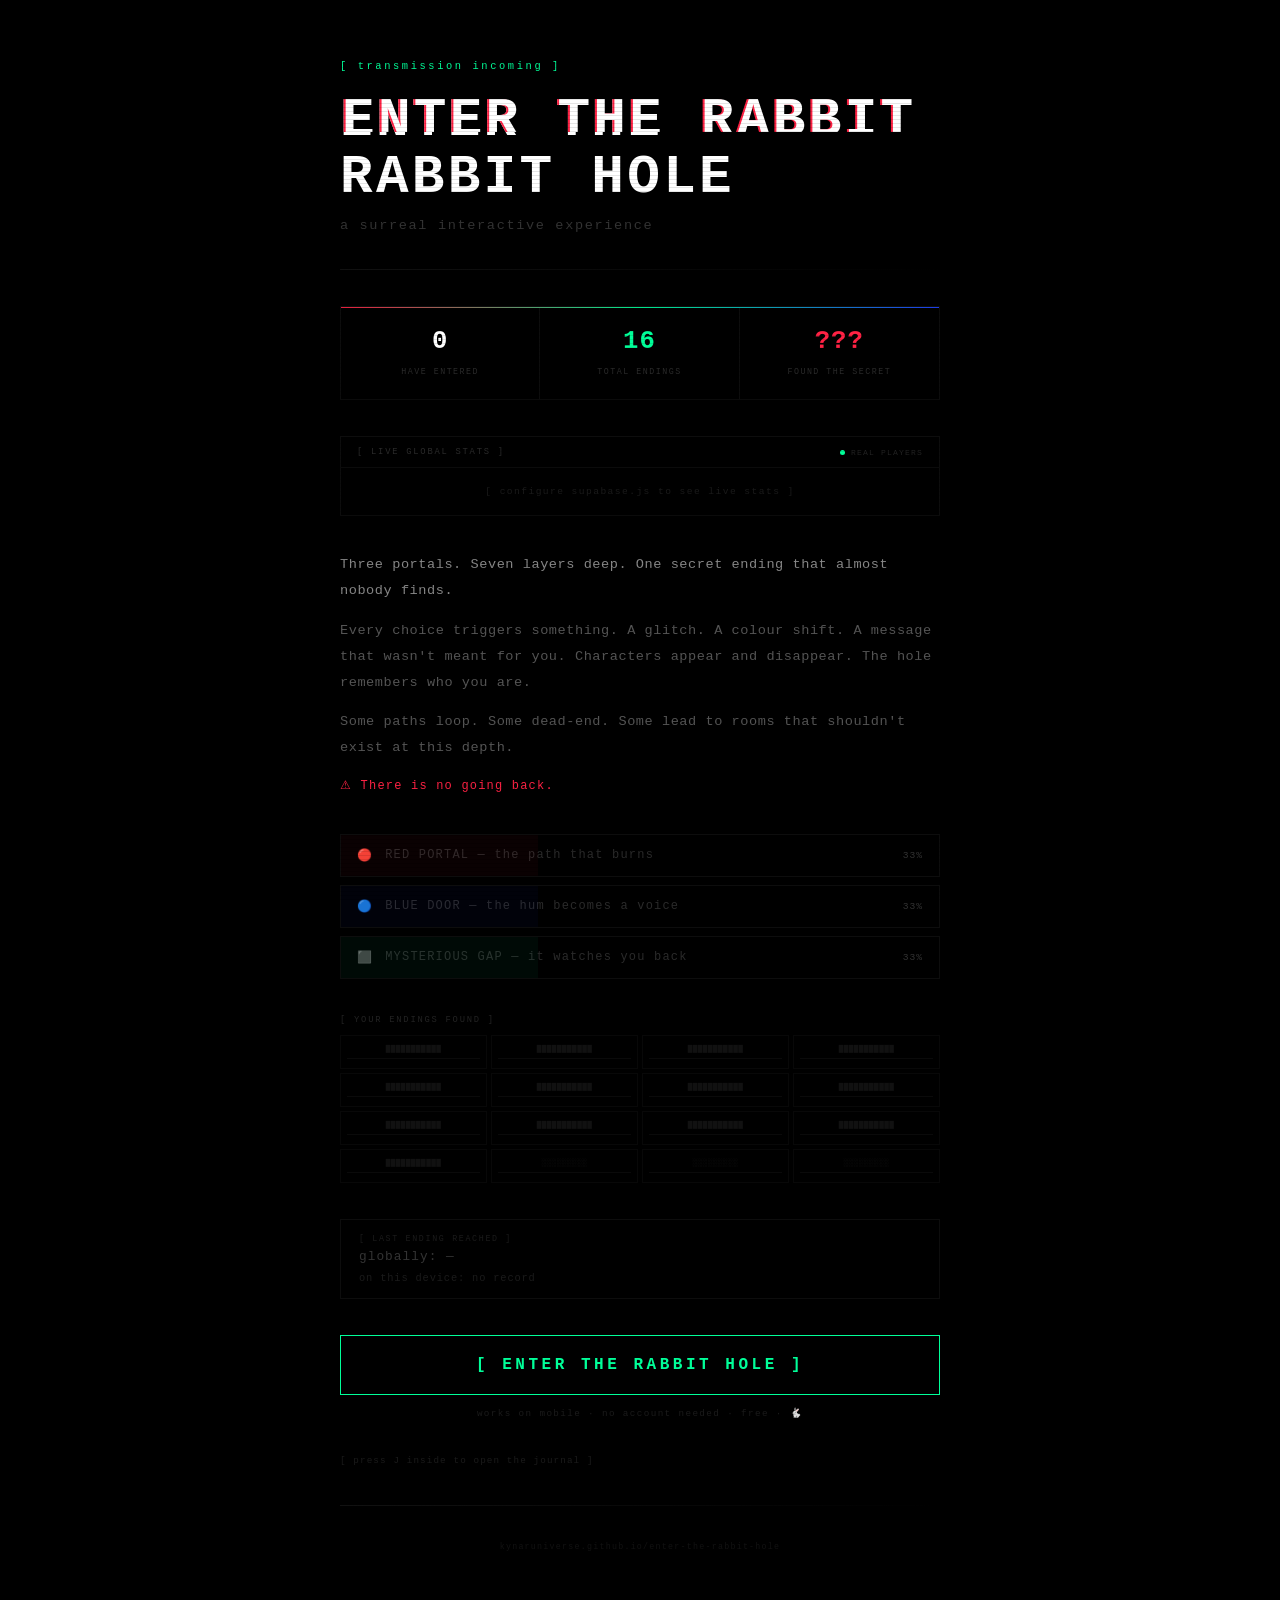
==== commit dbe66d6e: "update" ====
--- a/about.html
+++ b/about.html
@@ -579,9 +579,9 @@
    ============================================ */
 
 /* ---- Config (same as supabase.js) ---- */
-const SB_URL = 'YOUR_SUPABASE_URL';
-const SB_KEY = 'YOUR_SUPABASE_ANON_KEY';
-const SB_READY = SB_URL !== 'YOUR_SUPABASE_URL';
+const SB_URL = 'https://yojnzlojtomgizdyqwus.supabase.co';
+const SB_KEY = 'eyJhbGciOiJIUzI1NiIsInR5cCI6IkpXVCJ9.eyJpc3MiOiJzdXBhYmFzZSIsInJlZiI6Inlvam56bG9qdG9tZ2l6ZHlxd3VzIiwicm9sZSI6ImFub24iLCJpYXQiOjE3NzI0MDQ4MjUsImV4cCI6MjA4Nzk4MDgyNX0.1zAT2caUCsKauE0ENGlFIUZ_Zhv2d_VvOrOc8MD7UbM';
+const SB_READY = SB_URL !== 'https://yojnzlojtomgizdyqwus.supabase.co';
 
 const ENDING_NAMES = {
   survived:  'YOU SURVIVED',
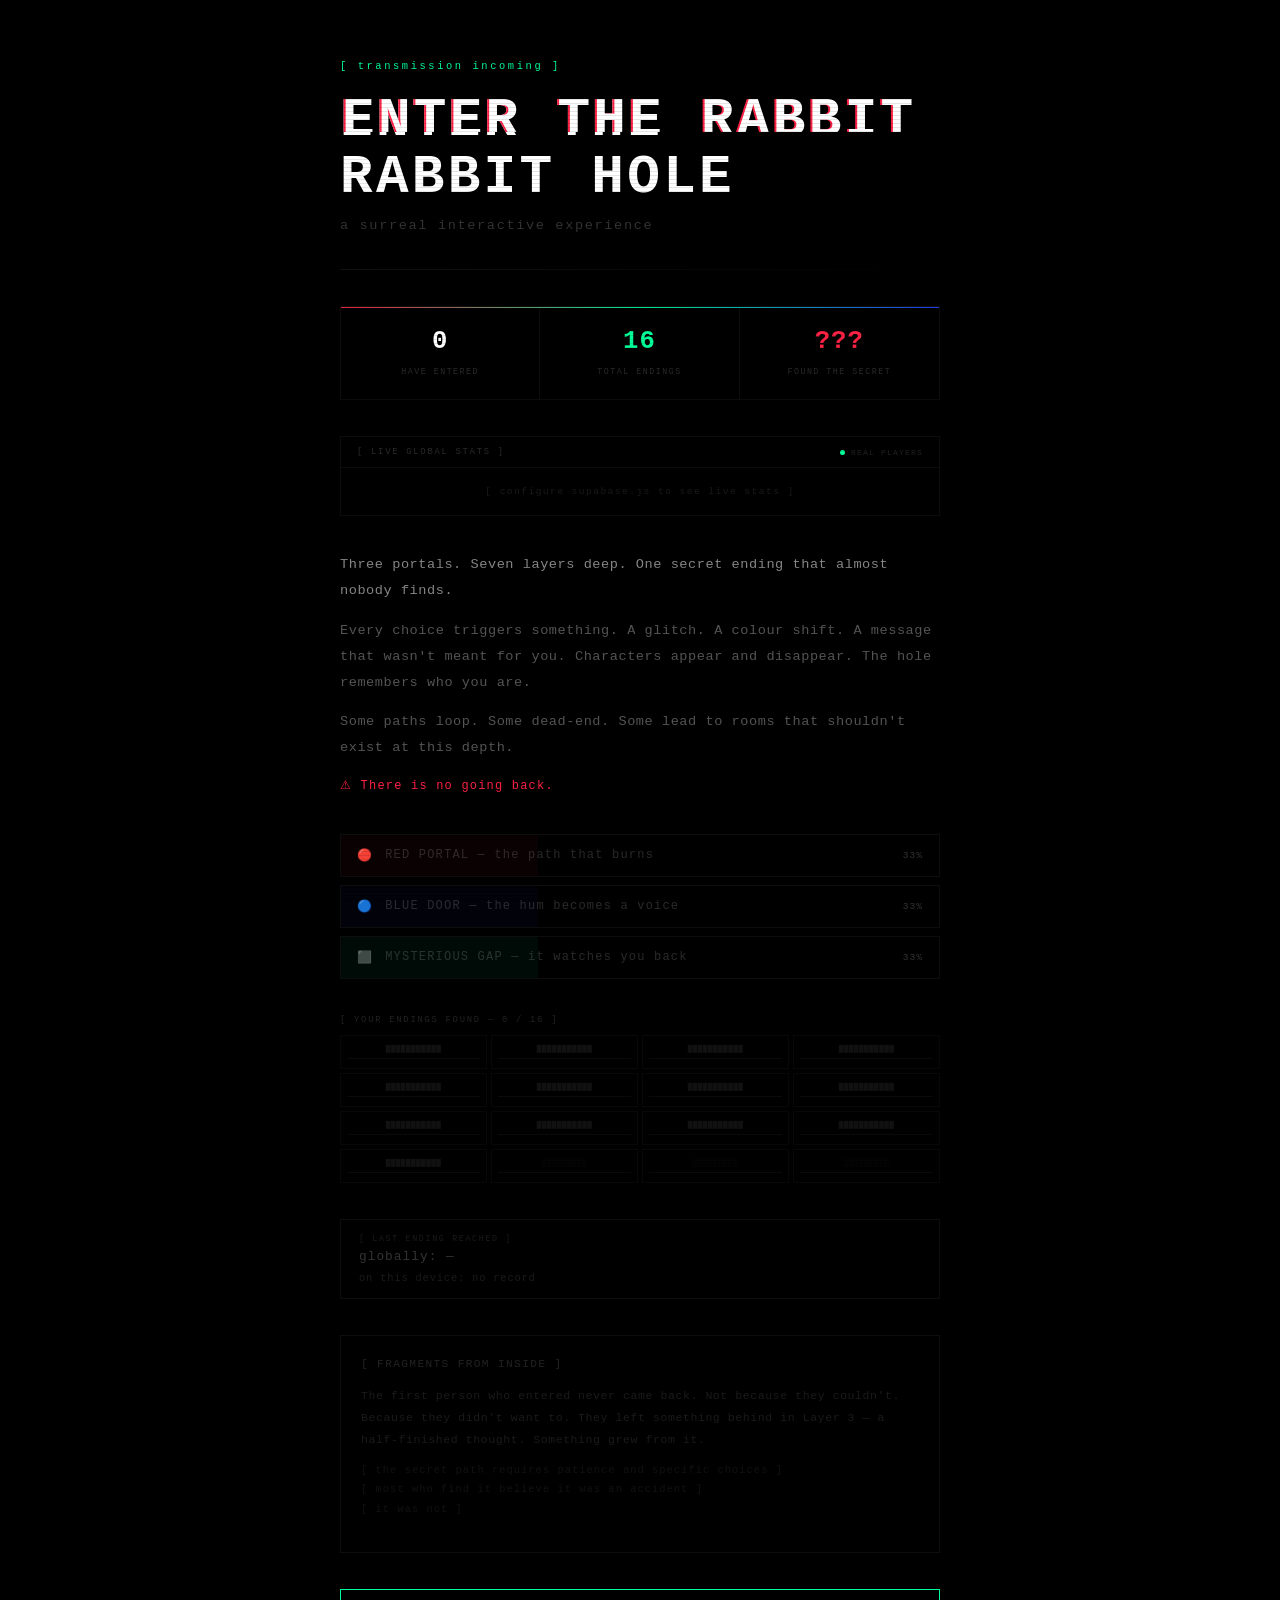
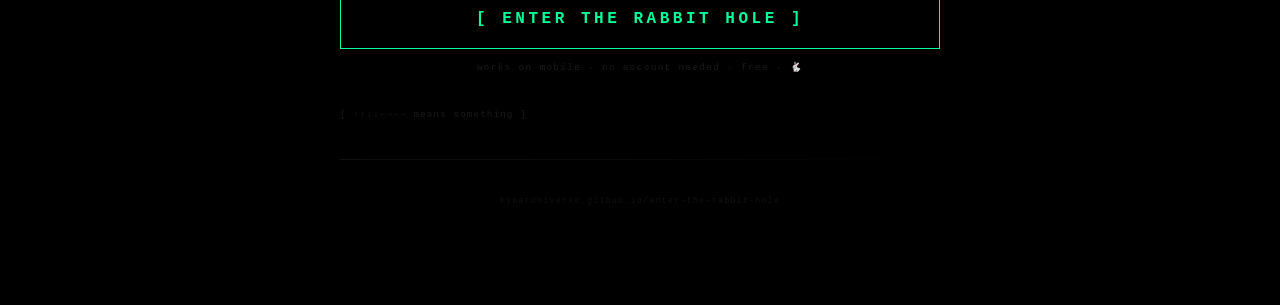
==== commit 0ff7a17f: "update" ====
--- a/about.html
+++ b/about.html
@@ -7,7 +7,7 @@
   <title>Enter the Rabbit Hole</title>
   <meta name="description" content="A surreal interactive experience. 16 endings. One secret. Thousands have entered. Most never find the bottom." />
 
-  <meta property="og:title"        content="Enter the Rabbit Hole" />
+  <meta property="og:title"        content="Enter the Rabbit Hole — Stats &amp; Endings" />
   <meta property="og:description"  content="A surreal interactive experience. 16 endings. One secret. Most never find the bottom." />
   <meta property="og:type"         content="website" />
   <meta property="og:image"        content="https://kynaruniverse.github.io/enter-the-rabbit-hole/preview.png" />
@@ -455,6 +455,12 @@
       .stats-hero { grid-template-columns: repeat(3, 1fr); }
       .stat-number { font-size: 1.2rem; }
       .endings-grid { grid-template-columns: repeat(3, 1fr); }
+    }
+
+    @media (max-width: 340px) {
+      .endings-grid { grid-template-columns: repeat(2, 1fr); }
+      .stats-hero { grid-template-columns: repeat(3, 1fr); }
+      .stat-number { font-size: 1rem; }
     }
   </style>
 </head>
@@ -542,7 +548,7 @@
        ENDINGS GRID — local found
        ============================ -->
   <div class="endings-section">
-    <p class="endings-label">[ YOUR ENDINGS FOUND ]</p>
+    <p class="endings-label">[ YOUR ENDINGS FOUND — <span id="endings-count">0 / 16</span> ]</p>
     <div class="endings-grid" id="endings-grid"></div>
   </div>
 
@@ -554,6 +560,23 @@
     <p id="last-ending-global">globally: —</p>
     <p id="last-ending-local">on this device: no record</p>
   </div>
+  
+  <!-- ============================
+       LORE TEASER
+       ============================ -->
+  <div class="teaser" style="border: 1px solid #0d0d0d; padding: 18px 20px; margin-bottom: 36px;">
+    <p class="hi" style="font-size: 0.7rem; color: #222; letter-spacing: 0.12em; margin-bottom: 10px;">[ FRAGMENTS FROM INSIDE ]</p>
+    <p style="font-size: 0.72rem; color: #1a1a1a; line-height: 1.9; letter-spacing: 0.05em; margin-bottom: 10px;">
+      The first person who entered never came back. Not because they couldn't.
+      Because they didn't want to. They left something behind in Layer 3 —
+      a half-finished thought. Something grew from it.
+    </p>
+    <p style="font-size: 0.65rem; color: #111; letter-spacing: 0.1em;">
+      [ the secret path requires patience and specific choices ]<br>
+      [ most who find it believe it was an accident ]<br>
+      [ it was not ]
+    </p>
+  </div>
 
   <!-- ============================
        CTA
@@ -581,12 +604,12 @@
 /* ---- Config (same as supabase.js) ---- */
 const SB_URL = 'https://yojnzlojtomgizdyqwus.supabase.co';
 const SB_KEY = 'eyJhbGciOiJIUzI1NiIsInR5cCI6IkpXVCJ9.eyJpc3MiOiJzdXBhYmFzZSIsInJlZiI6Inlvam56bG9qdG9tZ2l6ZHlxd3VzIiwicm9sZSI6ImFub24iLCJpYXQiOjE3NzI0MDQ4MjUsImV4cCI6MjA4Nzk4MDgyNX0.1zAT2caUCsKauE0ENGlFIUZ_Zhv2d_VvOrOc8MD7UbM';
-const SB_READY = SB_URL !== 'https://yojnzlojtomgizdyqwus.supabase.co';
+const SB_READY = SB_URL && !SB_URL.startsWith('YOUR_');
 
 const ENDING_NAMES = {
   survived:  'YOU SURVIVED',
   consumed:  'CONSUMED',
-  supposed:  'WERE SUPPOSED TO',
+  supposed:  'YOU WERE SUPPOSED TO',
   alone:     'THE ONLY ONE',
   waited:    'THE WAITER',
   floor:     'FLOOR OF DECISIONS',
@@ -597,7 +620,7 @@
   hollow:    'THE HOLLOW',
   named:     'ON THE LIST',
   free:      'ESCAPE',
-  npcSecret: '[ NPC SECRET ]',
+  npcSecret: '[ CLASSIFIED ]',
   secret:    '< CLASSIFIED >',
   konami:    'THE BACK DOOR'
 };
@@ -713,9 +736,12 @@
   }
 
   if (found.length > 0) {
-    const last = found[found.length - 1];
+    const last      = found[found.length - 1];
+    const lastVisit = memory.lastVisit
+      ? ' — ' + new Date(memory.lastVisit).toLocaleDateString(undefined, { month: 'short', day: 'numeric' })
+      : '';
     document.getElementById('last-ending-local').textContent =
-      'on this device: ' + (ENDING_NAMES[last] || last);
+      'on this device: ' + (ENDING_NAMES[last] || last) + lastVisit;
   }
 }
 
@@ -725,6 +751,8 @@
   const found  = memory.endingsFound || [];
   const grid   = document.getElementById('endings-grid');
   const allKeys = Object.keys(ENDING_NAMES);
+  
+  document.getElementById('endings-count').textContent = found.length + ' / 16';
 
   grid.innerHTML = allKeys.map(type => {
     const isFound  = found.includes(type);
@@ -794,5 +822,13 @@
 })();
 </script>
 
+<noscript>
+  <style>
+    .stats-hero, .global-table, .endings-section, .last-ending-box, .ticker { display: none; }
+  </style>
+  <p style="font-family: 'Courier New', monospace; color: #333; font-size: 0.75rem; letter-spacing: 0.12em; text-align: center; padding: 20px;">
+    [ javascript required to load player stats ]
+  </p>
+</noscript>
 </body>
 </html>
